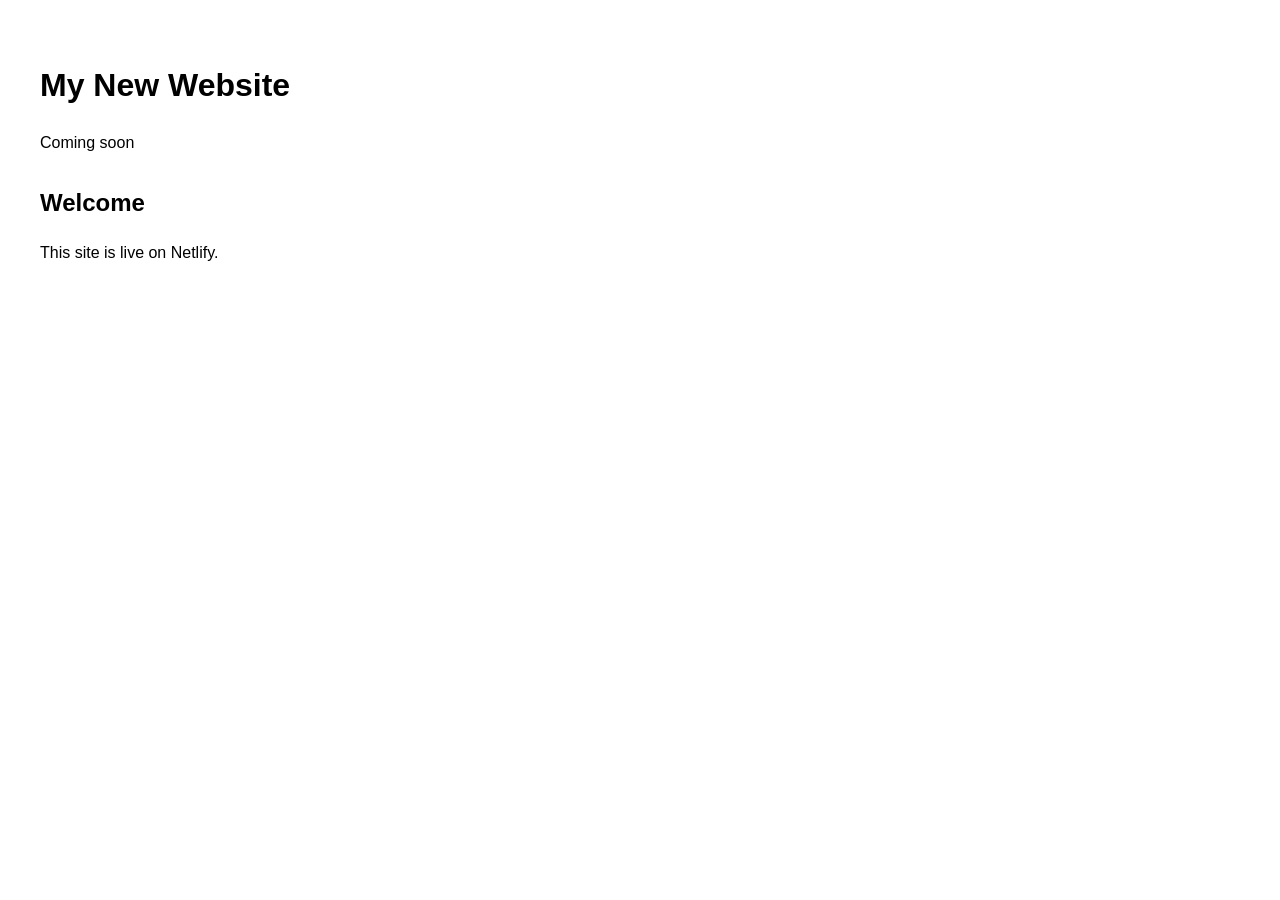
==== index.html @ 45e634bc "Add files via upload" ====
<!DOCTYPE html>
<html lang="en">
<head>
  <meta charset="UTF-8" />
  <meta name="viewport" content="width=device-width, initial-scale=1.0" />
  <title>My Site</title>
  <link rel="stylesheet" href="style.css" />
</head>
<body>
  <header>
    <h1>My New Website</h1>
    <p>Coming soon</p>
  </header>

  <main>
    <section>
      <h2>Welcome</h2>
      <p>This site is live on Netlify.</p>
    </section>
  </main>

  <script src="script.js"></script>
</body>
</html>
---- style.css ----
body {
  font-family: Arial, sans-serif;
  margin: 0;
  padding: 40px;
  line-height: 1.5;
}
header {
  margin-bottom: 30px;
}
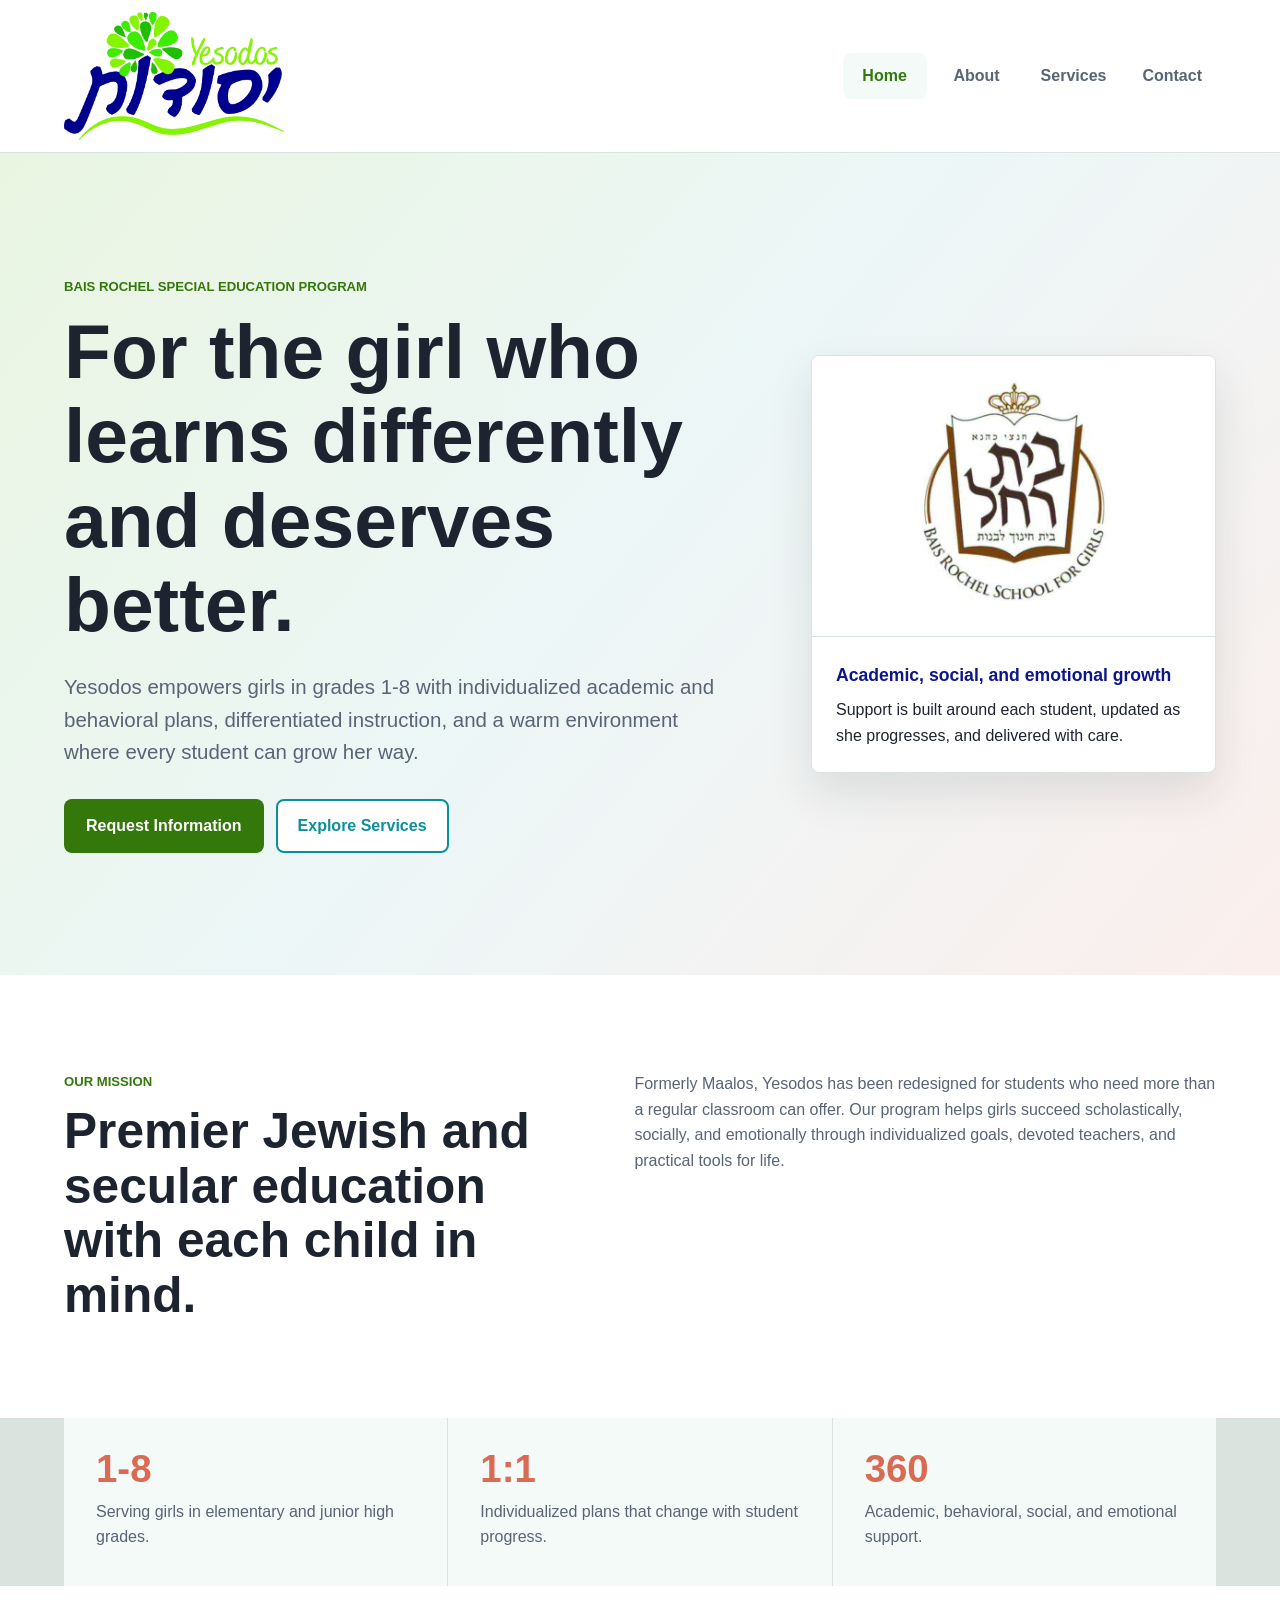
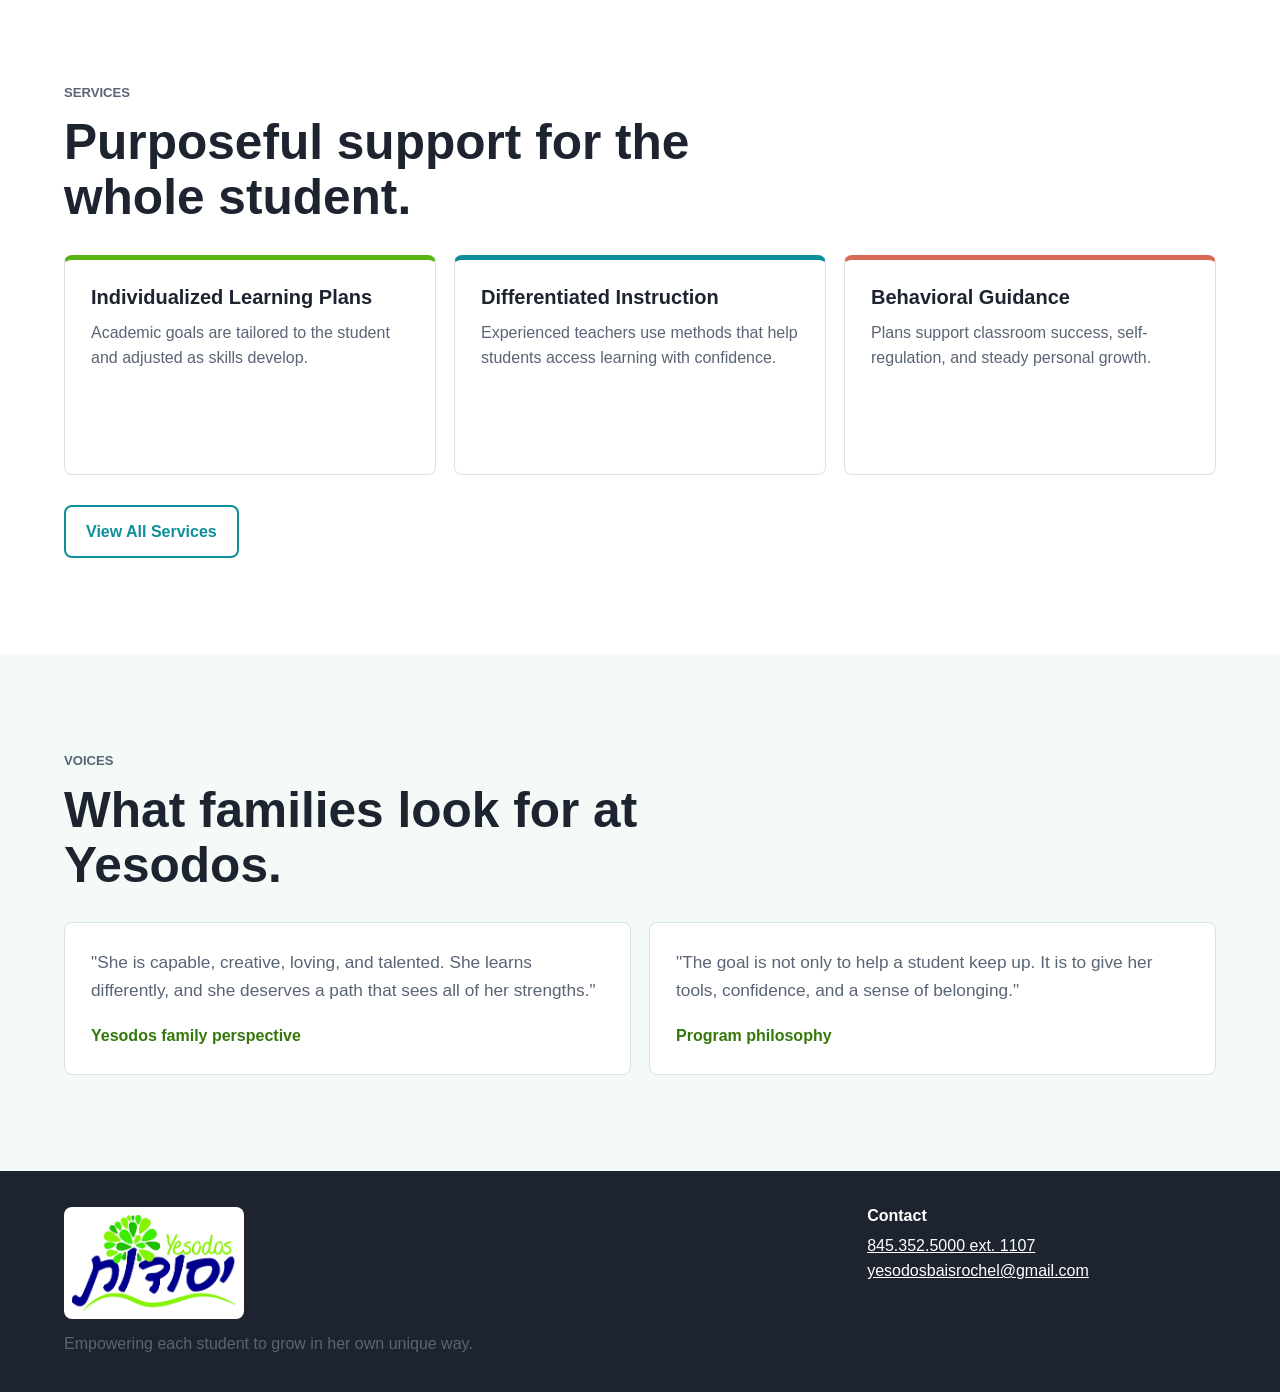
==== commit 9750bb0f: "Build Yesodos static website" ====
--- a/index.html
+++ b/index.html
@@ -1,24 +1,128 @@
-<!DOCTYPE html>
-<html lang="en">
-<head>
-  <meta charset="UTF-8" />
-  <meta name="viewport" content="width=device-width, initial-scale=1.0" />
-  <title>My Site</title>
-  <link rel="stylesheet" href="style.css" />
-</head>
-<body>
-  <header>
-    <h1>My New Website</h1>
-    <p>Coming soon</p>
-  </header>
-
-  <main>
-    <section>
-      <h2>Welcome</h2>
-      <p>This site is live on Netlify.</p>
-    </section>
-  </main>
-
-  <script src="script.js"></script>
-</body>
-</html>+<!DOCTYPE html>
+<html lang="en">
+<head>
+  <meta charset="UTF-8" />
+  <meta name="viewport" content="width=device-width, initial-scale=1.0" />
+  <meta name="description" content="Yesodos provides individualized Jewish and secular education for girls in grades 1-8 who learn differently." />
+  <title>Yesodos | Specialized Education for Girls</title>
+  <link rel="stylesheet" href="style.css" />
+</head>
+<body>
+  <header class="site-header">
+    <a class="brand" href="index.html" aria-label="Yesodos home">
+      <img src="assets/yesodos-logo.jpg" alt="Yesodos" />
+    </a>
+    <button class="nav-toggle" type="button" aria-expanded="false" aria-controls="site-nav">
+      <span></span>
+      <span></span>
+      <span></span>
+      <span class="sr-only">Menu</span>
+    </button>
+    <nav class="site-nav" id="site-nav" aria-label="Main navigation">
+      <a href="index.html" aria-current="page">Home</a>
+      <a href="about.html">About</a>
+      <a href="services.html">Services</a>
+      <a href="contact.html">Contact</a>
+    </nav>
+  </header>
+
+  <main>
+    <section class="hero home-hero">
+      <div class="hero-content">
+        <p class="eyebrow">Bais Rochel Special Education Program</p>
+        <h1>For the girl who learns differently and deserves better.</h1>
+        <p class="hero-text">Yesodos empowers girls in grades 1-8 with individualized academic and behavioral plans, differentiated instruction, and a warm environment where every student can grow her way.</p>
+        <div class="hero-actions">
+          <a class="button primary" href="contact.html">Request Information</a>
+          <a class="button secondary" href="services.html">Explore Services</a>
+        </div>
+      </div>
+      <div class="hero-card" aria-label="Program highlights">
+        <img src="assets/flyer-student.jpg" alt="Bais Rochel School for Girls" />
+        <div>
+          <strong>Academic, social, and emotional growth</strong>
+          <p>Support is built around each student, updated as she progresses, and delivered with care.</p>
+        </div>
+      </div>
+    </section>
+
+    <section class="section split">
+      <div>
+        <p class="eyebrow">Our Mission</p>
+        <h2>Premier Jewish and secular education with each child in mind.</h2>
+      </div>
+      <p>Formerly Maalos, Yesodos has been redesigned for students who need more than a regular classroom can offer. Our program helps girls succeed scholastically, socially, and emotionally through individualized goals, devoted teachers, and practical tools for life.</p>
+    </section>
+
+    <section class="section feature-band">
+      <div class="feature">
+        <span>1-8</span>
+        <p>Serving girls in elementary and junior high grades.</p>
+      </div>
+      <div class="feature">
+        <span>1:1</span>
+        <p>Individualized plans that change with student progress.</p>
+      </div>
+      <div class="feature">
+        <span>360</span>
+        <p>Academic, behavioral, social, and emotional support.</p>
+      </div>
+    </section>
+
+    <section class="section">
+      <div class="section-heading">
+        <p class="eyebrow">Services</p>
+        <h2>Purposeful support for the whole student.</h2>
+      </div>
+      <div class="card-grid">
+        <article class="service-card">
+          <h3>Individualized Learning Plans</h3>
+          <p>Academic goals are tailored to the student and adjusted as skills develop.</p>
+        </article>
+        <article class="service-card">
+          <h3>Differentiated Instruction</h3>
+          <p>Experienced teachers use methods that help students access learning with confidence.</p>
+        </article>
+        <article class="service-card">
+          <h3>Behavioral Guidance</h3>
+          <p>Plans support classroom success, self-regulation, and steady personal growth.</p>
+        </article>
+      </div>
+      <div class="centered-action">
+        <a class="button secondary" href="services.html">View All Services</a>
+      </div>
+    </section>
+
+    <section class="section testimonials">
+      <div class="section-heading">
+        <p class="eyebrow">Voices</p>
+        <h2>What families look for at Yesodos.</h2>
+      </div>
+      <div class="testimonial-grid">
+        <blockquote>
+          <p>"She is capable, creative, loving, and talented. She learns differently, and she deserves a path that sees all of her strengths."</p>
+          <cite>Yesodos family perspective</cite>
+        </blockquote>
+        <blockquote>
+          <p>"The goal is not only to help a student keep up. It is to give her tools, confidence, and a sense of belonging."</p>
+          <cite>Program philosophy</cite>
+        </blockquote>
+      </div>
+    </section>
+  </main>
+
+  <footer class="site-footer">
+    <div>
+      <img src="assets/yesodos-logo.jpg" alt="Yesodos" />
+      <p>Empowering each student to grow in her own unique way.</p>
+    </div>
+    <div>
+      <h2>Contact</h2>
+      <p><a href="tel:18453525000">845.352.5000 ext. 1107</a></p>
+      <p><a href="mailto:yesodosbaisrochel@gmail.com">yesodosbaisrochel@gmail.com</a></p>
+    </div>
+  </footer>
+
+  <script src="script.js"></script>
+</body>
+</html>
--- a/style.css
+++ b/style.css
@@ -1,9 +1,542 @@
-body {
-  font-family: Arial, sans-serif;
-  margin: 0;
-  padding: 40px;
-  line-height: 1.5;
-}
-header {
-  margin-bottom: 30px;
-}+:root {
+  --ink: #1d2430;
+  --muted: #596475;
+  --line: #dbe3df;
+  --paper: #ffffff;
+  --soft: #f4faf7;
+  --leaf: #58b314;
+  --leaf-dark: #34780b;
+  --aqua: #0c8f9b;
+  --coral: #d96b54;
+  --navy: #0d168a;
+  --shadow: 0 20px 45px rgba(29, 36, 48, 0.11);
+}
+
+* {
+  box-sizing: border-box;
+}
+
+html {
+  scroll-behavior: smooth;
+}
+
+body {
+  margin: 0;
+  color: var(--ink);
+  font-family: Arial, Helvetica, sans-serif;
+  line-height: 1.6;
+  background: var(--paper);
+}
+
+img {
+  display: block;
+  max-width: 100%;
+}
+
+a {
+  color: inherit;
+}
+
+.sr-only {
+  position: absolute;
+  width: 1px;
+  height: 1px;
+  padding: 0;
+  margin: -1px;
+  overflow: hidden;
+  clip: rect(0, 0, 0, 0);
+  white-space: nowrap;
+  border: 0;
+}
+
+.site-header {
+  position: sticky;
+  top: 0;
+  z-index: 20;
+  display: flex;
+  align-items: center;
+  justify-content: space-between;
+  gap: 24px;
+  min-height: 78px;
+  padding: 12px clamp(18px, 5vw, 72px);
+  background: rgba(255, 255, 255, 0.94);
+  border-bottom: 1px solid var(--line);
+  backdrop-filter: blur(12px);
+}
+
+.brand {
+  display: inline-flex;
+  align-items: center;
+  width: min(220px, 55vw);
+}
+
+.brand img {
+  width: 100%;
+}
+
+.site-nav {
+  display: flex;
+  align-items: center;
+  gap: 8px;
+}
+
+.site-nav a {
+  min-width: 84px;
+  padding: 10px 14px;
+  text-align: center;
+  color: var(--muted);
+  font-weight: 700;
+  text-decoration: none;
+  border-radius: 8px;
+  transition: background 160ms ease, color 160ms ease;
+}
+
+.site-nav a:hover,
+.site-nav a[aria-current="page"] {
+  color: var(--leaf-dark);
+  background: var(--soft);
+}
+
+.nav-toggle {
+  display: none;
+  width: 44px;
+  height: 44px;
+  padding: 10px;
+  border: 1px solid var(--line);
+  border-radius: 8px;
+  background: var(--paper);
+}
+
+.nav-toggle span:not(.sr-only) {
+  display: block;
+  width: 100%;
+  height: 2px;
+  margin: 5px 0;
+  background: var(--ink);
+}
+
+.hero {
+  display: grid;
+  grid-template-columns: minmax(0, 1.25fr) minmax(280px, 0.75fr);
+  align-items: center;
+  gap: clamp(28px, 6vw, 72px);
+  min-height: calc(100vh - 78px);
+  padding: clamp(54px, 8vw, 104px) clamp(18px, 5vw, 72px);
+  background:
+    linear-gradient(130deg, rgba(88, 179, 20, 0.13), rgba(12, 143, 155, 0.08) 48%, rgba(217, 107, 84, 0.11)),
+    var(--paper);
+}
+
+.page-hero {
+  min-height: 48vh;
+  grid-template-columns: minmax(0, 0.9fr) minmax(260px, 0.55fr);
+}
+
+.hero-content {
+  max-width: 760px;
+}
+
+.eyebrow {
+  margin: 0 0 12px;
+  color: var(--leaf-dark);
+  font-size: 0.82rem;
+  font-weight: 800;
+  letter-spacing: 0;
+  text-transform: uppercase;
+}
+
+h1,
+h2,
+h3 {
+  margin: 0;
+  line-height: 1.1;
+}
+
+h1 {
+  max-width: 780px;
+  font-size: clamp(2.35rem, 6vw, 5.35rem);
+}
+
+h2 {
+  font-size: clamp(1.8rem, 4vw, 3.1rem);
+}
+
+h3 {
+  font-size: 1.25rem;
+}
+
+p {
+  margin: 0;
+}
+
+.hero-text {
+  max-width: 680px;
+  margin-top: 24px;
+  color: var(--muted);
+  font-size: clamp(1.05rem, 2.2vw, 1.28rem);
+}
+
+.hero-actions,
+.centered-action,
+.form-actions {
+  display: flex;
+  flex-wrap: wrap;
+  gap: 12px;
+  margin-top: 30px;
+}
+
+.button {
+  display: inline-flex;
+  align-items: center;
+  justify-content: center;
+  min-height: 48px;
+  padding: 12px 20px;
+  border: 2px solid transparent;
+  border-radius: 8px;
+  font-weight: 800;
+  text-decoration: none;
+  cursor: pointer;
+}
+
+.button.primary {
+  color: white;
+  background: var(--leaf-dark);
+}
+
+.button.secondary {
+  color: var(--aqua);
+  border-color: currentColor;
+  background: white;
+}
+
+.hero-card,
+.image-panel {
+  overflow: hidden;
+  border: 1px solid var(--line);
+  border-radius: 8px;
+  background: white;
+  box-shadow: var(--shadow);
+}
+
+.hero-card img {
+  width: 100%;
+  max-height: 280px;
+  object-fit: contain;
+  padding: 24px;
+  background: white;
+}
+
+.hero-card div {
+  padding: 24px;
+  border-top: 1px solid var(--line);
+}
+
+.hero-card strong {
+  display: block;
+  margin-bottom: 8px;
+  color: var(--navy);
+  font-size: 1.1rem;
+}
+
+.section {
+  padding: clamp(52px, 8vw, 96px) clamp(18px, 5vw, 72px);
+}
+
+.split {
+  display: grid;
+  grid-template-columns: minmax(0, 0.85fr) minmax(0, 1fr);
+  gap: clamp(28px, 6vw, 76px);
+  align-items: start;
+}
+
+.split > p,
+.section-heading p,
+.service-card p,
+.testimonial-grid p,
+.feature p,
+.staff-list p,
+.contact-panel p,
+.site-footer p,
+.form-note {
+  color: var(--muted);
+}
+
+.feature-band {
+  display: grid;
+  grid-template-columns: repeat(3, minmax(0, 1fr));
+  gap: 1px;
+  padding-top: 0;
+  padding-bottom: 0;
+  background: var(--line);
+}
+
+.feature {
+  min-height: 168px;
+  padding: 32px;
+  background: var(--soft);
+}
+
+.feature span {
+  display: block;
+  margin-bottom: 10px;
+  color: var(--coral);
+  font-size: 2.4rem;
+  font-weight: 900;
+  line-height: 1;
+}
+
+.section-heading {
+  max-width: 760px;
+  margin-bottom: 30px;
+}
+
+.card-grid,
+.testimonial-grid,
+.staff-list,
+.contact-grid {
+  display: grid;
+  grid-template-columns: repeat(3, minmax(0, 1fr));
+  gap: 18px;
+}
+
+.service-card,
+blockquote,
+.contact-panel,
+.staff-card {
+  padding: 26px;
+  border: 1px solid var(--line);
+  border-radius: 8px;
+  background: white;
+}
+
+.service-card {
+  min-height: 220px;
+  border-top: 5px solid var(--leaf);
+}
+
+.service-card:nth-child(2n) {
+  border-top-color: var(--aqua);
+}
+
+.service-card:nth-child(3n) {
+  border-top-color: var(--coral);
+}
+
+.service-card p,
+.staff-card p {
+  margin-top: 12px;
+}
+
+.testimonials {
+  background: var(--soft);
+}
+
+.testimonial-grid {
+  grid-template-columns: repeat(2, minmax(0, 1fr));
+}
+
+blockquote {
+  margin: 0;
+}
+
+blockquote p {
+  font-size: 1.08rem;
+}
+
+cite {
+  display: block;
+  margin-top: 18px;
+  color: var(--leaf-dark);
+  font-style: normal;
+  font-weight: 800;
+}
+
+.image-panel img {
+  width: 100%;
+  height: 100%;
+  min-height: 280px;
+  object-fit: contain;
+  padding: 24px;
+  background: white;
+}
+
+.values-list {
+  display: grid;
+  gap: 14px;
+  margin-top: 24px;
+  padding: 0;
+  list-style: none;
+}
+
+.values-list li {
+  padding-left: 18px;
+  border-left: 4px solid var(--leaf);
+}
+
+.staff-list {
+  grid-template-columns: repeat(4, minmax(0, 1fr));
+}
+
+.contact-grid {
+  grid-template-columns: minmax(0, 0.8fr) minmax(0, 1.2fr);
+  align-items: start;
+}
+
+.contact-panel {
+  display: grid;
+  gap: 18px;
+}
+
+.contact-panel a {
+  color: var(--aqua);
+  font-weight: 800;
+}
+
+.contact-form {
+  display: grid;
+  gap: 16px;
+  padding: 28px;
+  border: 1px solid var(--line);
+  border-radius: 8px;
+  background: var(--soft);
+}
+
+label {
+  display: grid;
+  gap: 6px;
+  color: var(--ink);
+  font-weight: 800;
+}
+
+input,
+select,
+textarea {
+  width: 100%;
+  padding: 13px 14px;
+  border: 1px solid #b9c6c0;
+  border-radius: 8px;
+  color: var(--ink);
+  font: inherit;
+  background: white;
+}
+
+textarea {
+  min-height: 140px;
+  resize: vertical;
+}
+
+.form-message {
+  min-height: 24px;
+  color: var(--leaf-dark);
+  font-weight: 800;
+}
+
+.site-footer {
+  display: grid;
+  grid-template-columns: minmax(0, 1fr) minmax(220px, 0.45fr);
+  gap: 28px;
+  padding: 36px clamp(18px, 5vw, 72px);
+  color: white;
+  background: var(--ink);
+}
+
+.site-footer img {
+  width: 180px;
+  margin-bottom: 12px;
+  padding: 8px;
+  border-radius: 8px;
+  background: white;
+}
+
+.site-footer h2 {
+  margin-bottom: 8px;
+  font-size: 1rem;
+}
+
+.site-footer a {
+  color: white;
+}
+
+@media (max-width: 860px) {
+  .site-header {
+    min-height: 70px;
+  }
+
+  .nav-toggle {
+    display: block;
+  }
+
+  .site-nav {
+    position: absolute;
+    top: 100%;
+    right: 18px;
+    left: 18px;
+    display: none;
+    flex-direction: column;
+    align-items: stretch;
+    padding: 12px;
+    border: 1px solid var(--line);
+    border-radius: 8px;
+    background: white;
+    box-shadow: var(--shadow);
+  }
+
+  .site-nav.is-open {
+    display: flex;
+  }
+
+  .site-nav a {
+    min-width: 0;
+    text-align: left;
+  }
+
+  .hero,
+  .page-hero,
+  .split,
+  .contact-grid,
+  .site-footer {
+    grid-template-columns: 1fr;
+  }
+
+  .hero,
+  .page-hero {
+    min-height: auto;
+    padding-top: 46px;
+  }
+
+  .feature-band,
+  .card-grid,
+  .testimonial-grid,
+  .staff-list {
+    grid-template-columns: 1fr;
+  }
+}
+
+@media (max-width: 520px) {
+  .brand {
+    width: min(180px, 56vw);
+  }
+
+  h1 {
+    font-size: 2.28rem;
+  }
+
+  .hero-actions,
+  .centered-action,
+  .form-actions {
+    flex-direction: column;
+  }
+
+  .button {
+    width: 100%;
+  }
+
+  .feature,
+  .service-card,
+  blockquote,
+  .contact-panel,
+  .staff-card,
+  .contact-form {
+    padding: 22px;
+  }
+}
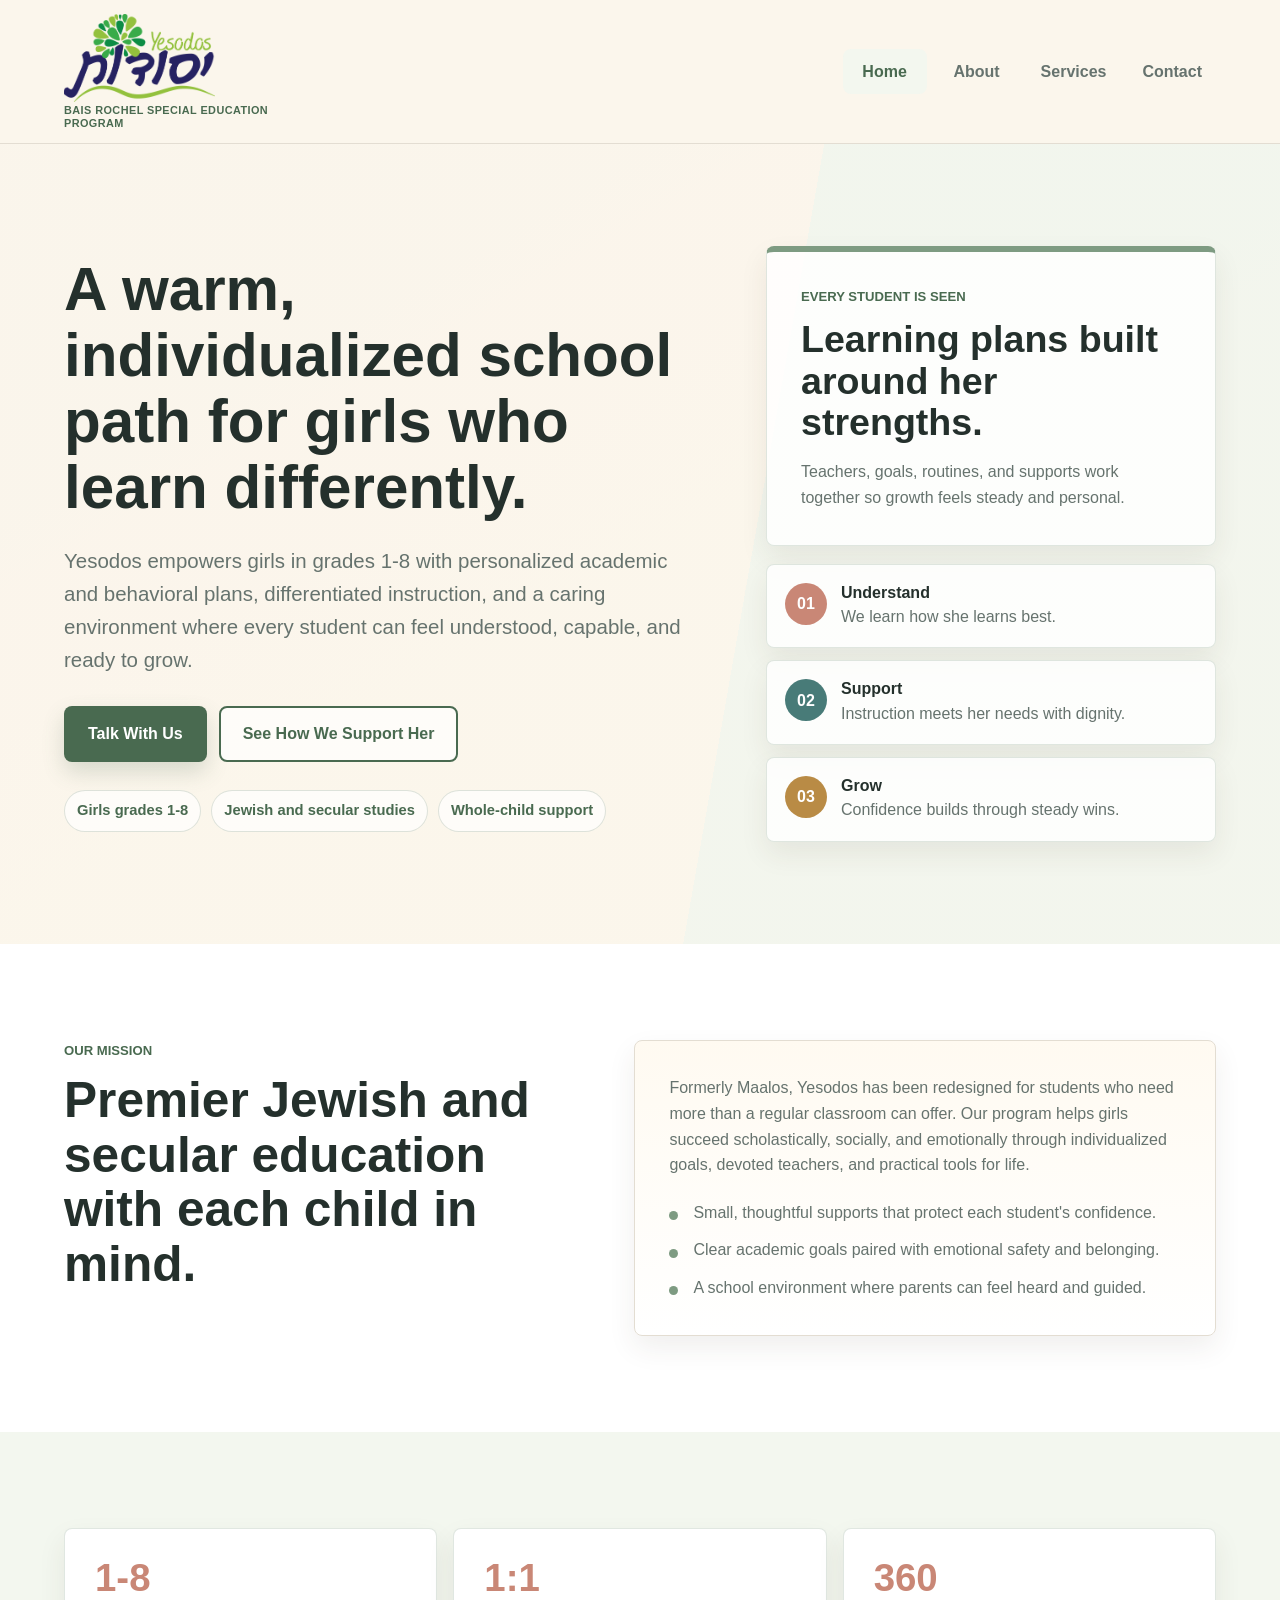
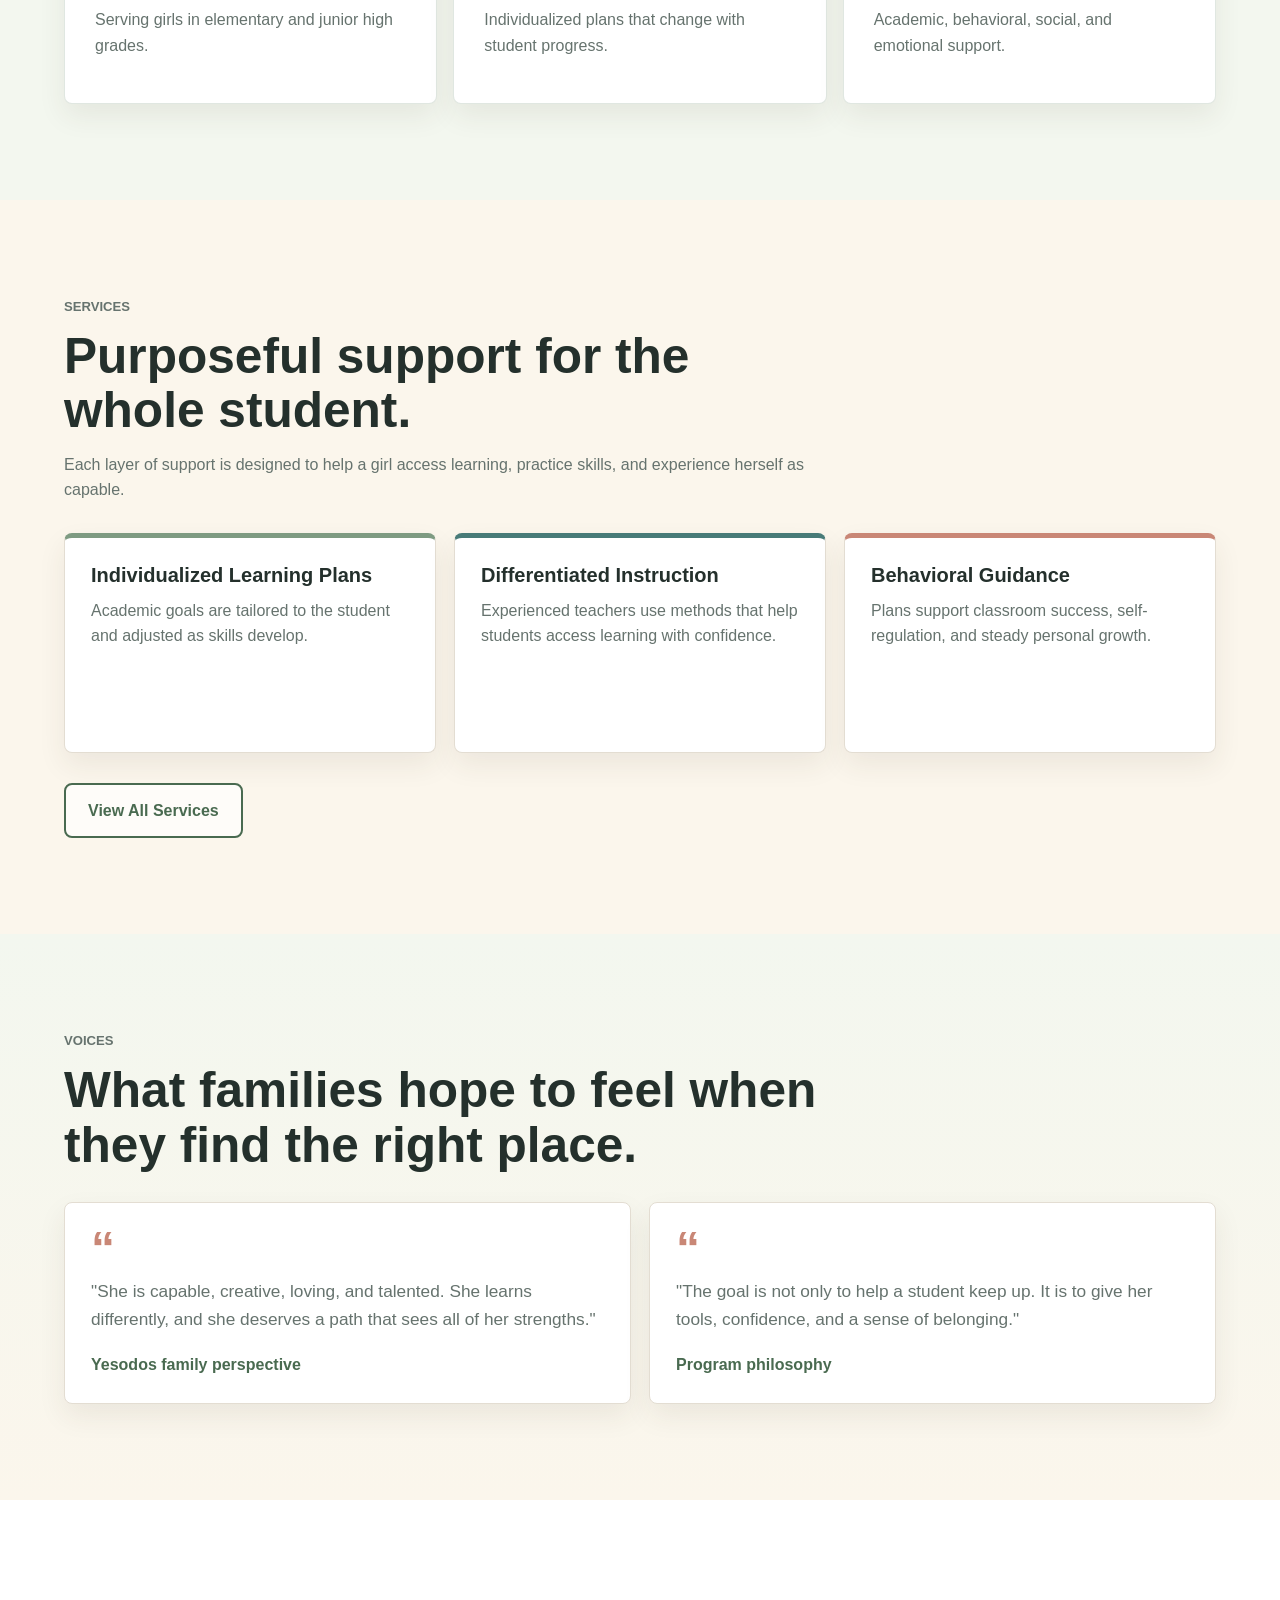
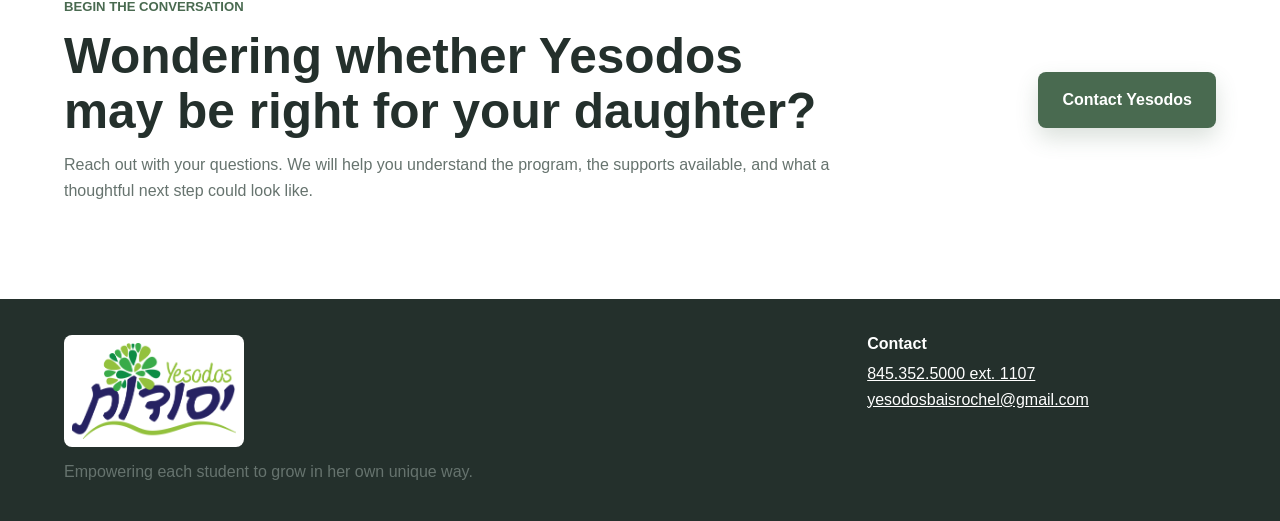
==== commit a8e920cd: "Redesign homepage with warmer parent-focused UI" ====
--- a/index.html
+++ b/index.html
@@ -10,7 +10,8 @@
 <body>
   <header class="site-header">
     <a class="brand" href="index.html" aria-label="Yesodos home">
-      <img src="assets/yesodos-logo.jpg" alt="Yesodos" />
+      <img src="assets/YesodosLogo-final.png" alt="Yesodos" />
+      <span>Bais Rochel Special Education Program</span>
     </a>
     <button class="nav-toggle" type="button" aria-expanded="false" aria-controls="site-nav">
       <span></span>
@@ -29,29 +30,57 @@
   <main>
     <section class="hero home-hero">
       <div class="hero-content">
-        <p class="eyebrow">Bais Rochel Special Education Program</p>
-        <h1>For the girl who learns differently and deserves better.</h1>
-        <p class="hero-text">Yesodos empowers girls in grades 1-8 with individualized academic and behavioral plans, differentiated instruction, and a warm environment where every student can grow her way.</p>
+        <h1>A warm, individualized school path for girls who learn differently.</h1>
+        <p class="hero-text">Yesodos empowers girls in grades 1-8 with personalized academic and behavioral plans, differentiated instruction, and a caring environment where every student can feel understood, capable, and ready to grow.</p>
         <div class="hero-actions">
-          <a class="button primary" href="contact.html">Request Information</a>
-          <a class="button secondary" href="services.html">Explore Services</a>
+          <a class="button primary" href="contact.html">Talk With Us</a>
+          <a class="button secondary" href="services.html">See How We Support Her</a>
+        </div>
+        <div class="hero-trust" aria-label="Program highlights">
+          <span>Girls grades 1-8</span>
+          <span>Jewish and secular studies</span>
+          <span>Whole-child support</span>
         </div>
       </div>
-      <div class="hero-card" aria-label="Program highlights">
-        <img src="assets/flyer-student.jpg" alt="Bais Rochel School for Girls" />
-        <div>
-          <strong>Academic, social, and emotional growth</strong>
-          <p>Support is built around each student, updated as she progresses, and delivered with care.</p>
+      <div class="hero-visual" aria-label="Yesodos support model">
+        <div class="care-card main-care-card">
+          <p class="eyebrow">Every student is seen</p>
+          <h2>Learning plans built around her strengths.</h2>
+          <p>Teachers, goals, routines, and supports work together so growth feels steady and personal.</p>
+        </div>
+        <div class="care-path">
+          <div>
+            <span>01</span>
+            <strong>Understand</strong>
+            <p>We learn how she learns best.</p>
+          </div>
+          <div>
+            <span>02</span>
+            <strong>Support</strong>
+            <p>Instruction meets her needs with dignity.</p>
+          </div>
+          <div>
+            <span>03</span>
+            <strong>Grow</strong>
+            <p>Confidence builds through steady wins.</p>
+          </div>
         </div>
       </div>
     </section>
 
-    <section class="section split">
+    <section class="section split mission-section">
       <div>
         <p class="eyebrow">Our Mission</p>
         <h2>Premier Jewish and secular education with each child in mind.</h2>
       </div>
-      <p>Formerly Maalos, Yesodos has been redesigned for students who need more than a regular classroom can offer. Our program helps girls succeed scholastically, socially, and emotionally through individualized goals, devoted teachers, and practical tools for life.</p>
+      <div class="mission-copy">
+        <p>Formerly Maalos, Yesodos has been redesigned for students who need more than a regular classroom can offer. Our program helps girls succeed scholastically, socially, and emotionally through individualized goals, devoted teachers, and practical tools for life.</p>
+        <ul class="warm-list">
+          <li>Small, thoughtful supports that protect each student's confidence.</li>
+          <li>Clear academic goals paired with emotional safety and belonging.</li>
+          <li>A school environment where parents can feel heard and guided.</li>
+        </ul>
+      </div>
     </section>
 
     <section class="section feature-band">
@@ -69,10 +98,11 @@
       </div>
     </section>
 
-    <section class="section">
+    <section class="section services-preview">
       <div class="section-heading">
         <p class="eyebrow">Services</p>
         <h2>Purposeful support for the whole student.</h2>
+        <p>Each layer of support is designed to help a girl access learning, practice skills, and experience herself as capable.</p>
       </div>
       <div class="card-grid">
         <article class="service-card">
@@ -96,7 +126,7 @@
     <section class="section testimonials">
       <div class="section-heading">
         <p class="eyebrow">Voices</p>
-        <h2>What families look for at Yesodos.</h2>
+        <h2>What families hope to feel when they find the right place.</h2>
       </div>
       <div class="testimonial-grid">
         <blockquote>
@@ -109,11 +139,20 @@
         </blockquote>
       </div>
     </section>
+
+    <section class="section closing-cta">
+      <div>
+        <p class="eyebrow">Begin the Conversation</p>
+        <h2>Wondering whether Yesodos may be right for your daughter?</h2>
+        <p>Reach out with your questions. We will help you understand the program, the supports available, and what a thoughtful next step could look like.</p>
+      </div>
+      <a class="button primary" href="contact.html">Contact Yesodos</a>
+    </section>
   </main>
 
   <footer class="site-footer">
     <div>
-      <img src="assets/yesodos-logo.jpg" alt="Yesodos" />
+      <img src="assets/YesodosLogo-final.png" alt="Yesodos" />
       <p>Empowering each student to grow in her own unique way.</p>
     </div>
     <div>
--- a/style.css
+++ b/style.css
@@ -1,15 +1,19 @@
 :root {
-  --ink: #1d2430;
-  --muted: #596475;
-  --line: #dbe3df;
+  --ink: #24302c;
+  --muted: #66736e;
+  --line: #e3ddd2;
   --paper: #ffffff;
-  --soft: #f4faf7;
-  --leaf: #58b314;
-  --leaf-dark: #34780b;
-  --aqua: #0c8f9b;
-  --coral: #d96b54;
-  --navy: #0d168a;
-  --shadow: 0 20px 45px rgba(29, 36, 48, 0.11);
+  --cream: #fbf6ec;
+  --warm: #f5ecdc;
+  --soft: #f3f7ef;
+  --sage: #7e9b82;
+  --sage-dark: #496a50;
+  --aqua: #487b78;
+  --rose: #c98776;
+  --gold: #b98b45;
+  --navy: #273653;
+  --shadow: 0 18px 42px rgba(67, 55, 39, 0.12);
+  --soft-shadow: 0 12px 28px rgba(67, 55, 39, 0.08);
 }
 
 * {
@@ -25,7 +29,7 @@
   color: var(--ink);
   font-family: Arial, Helvetica, sans-serif;
   line-height: 1.6;
-  background: var(--paper);
+  background: var(--cream);
 }
 
 img {
@@ -57,21 +61,35 @@
   align-items: center;
   justify-content: space-between;
   gap: 24px;
-  min-height: 78px;
-  padding: 12px clamp(18px, 5vw, 72px);
-  background: rgba(255, 255, 255, 0.94);
+  min-height: 108px;
+  padding: 14px clamp(18px, 5vw, 72px);
+  background: rgba(251, 246, 236, 0.94);
   border-bottom: 1px solid var(--line);
   backdrop-filter: blur(12px);
 }
 
 .brand {
-  display: inline-flex;
+  display: grid;
   align-items: center;
-  width: min(220px, 55vw);
+  gap: 2px;
+  width: min(245px, 56vw);
+  text-decoration: none;
 }
 
 .brand img {
   width: 100%;
+  max-height: 88px;
+  object-fit: contain;
+  object-position: left center;
+}
+
+.brand span {
+  color: var(--sage-dark);
+  font-size: 0.68rem;
+  font-weight: 900;
+  letter-spacing: 0.04em;
+  line-height: 1.15;
+  text-transform: uppercase;
 }
 
 .site-nav {
@@ -93,7 +111,7 @@
 
 .site-nav a:hover,
 .site-nav a[aria-current="page"] {
-  color: var(--leaf-dark);
+  color: var(--sage-dark);
   background: var(--soft);
 }
 
@@ -116,6 +134,8 @@
 }
 
 .hero {
+  position: relative;
+  overflow: hidden;
   display: grid;
   grid-template-columns: minmax(0, 1.25fr) minmax(280px, 0.75fr);
   align-items: center;
@@ -123,8 +143,17 @@
   min-height: calc(100vh - 78px);
   padding: clamp(54px, 8vw, 104px) clamp(18px, 5vw, 72px);
   background:
-    linear-gradient(130deg, rgba(88, 179, 20, 0.13), rgba(12, 143, 155, 0.08) 48%, rgba(217, 107, 84, 0.11)),
+    linear-gradient(130deg, rgba(126, 155, 130, 0.16), rgba(72, 123, 120, 0.09) 48%, rgba(201, 135, 118, 0.11)),
     var(--paper);
+}
+
+.home-hero {
+  grid-template-columns: minmax(0, 1.05fr) minmax(320px, 0.75fr);
+  justify-content: center;
+  min-height: clamp(620px, calc(88vh - 78px), 820px);
+  background:
+    linear-gradient(100deg, rgba(251, 246, 236, 0.98) 0 58%, rgba(243, 247, 239, 0.92) 58% 100%),
+    linear-gradient(150deg, rgba(126, 155, 130, 0.22), rgba(201, 135, 118, 0.11));
 }
 
 .page-hero {
@@ -133,12 +162,14 @@
 }
 
 .hero-content {
+  position: relative;
+  z-index: 1;
   max-width: 760px;
 }
 
 .eyebrow {
   margin: 0 0 12px;
-  color: var(--leaf-dark);
+  color: var(--sage-dark);
   font-size: 0.82rem;
   font-weight: 800;
   letter-spacing: 0;
@@ -150,6 +181,7 @@
 h3 {
   margin: 0;
   line-height: 1.1;
+  overflow-wrap: break-word;
 }
 
 h1 {
@@ -157,6 +189,12 @@
   font-size: clamp(2.35rem, 6vw, 5.35rem);
 }
 
+.home-hero h1 {
+  max-width: 760px;
+  font-size: clamp(2.25rem, 4.7vw, 4.6rem);
+  font-weight: 900;
+}
+
 h2 {
   font-size: clamp(1.8rem, 4vw, 3.1rem);
 }
@@ -170,7 +208,7 @@
 }
 
 .hero-text {
-  max-width: 680px;
+  max-width: 700px;
   margin-top: 24px;
   color: var(--muted);
   font-size: clamp(1.05rem, 2.2vw, 1.28rem);
@@ -190,23 +228,117 @@
   align-items: center;
   justify-content: center;
   min-height: 48px;
-  padding: 12px 20px;
+  padding: 13px 22px;
   border: 2px solid transparent;
   border-radius: 8px;
   font-weight: 800;
   text-decoration: none;
   cursor: pointer;
+  transition: transform 160ms ease, box-shadow 160ms ease, background 160ms ease, color 160ms ease;
+}
+
+.button:hover {
+  transform: translateY(-1px);
 }
 
 .button.primary {
   color: white;
-  background: var(--leaf-dark);
+  background: var(--sage-dark);
+  box-shadow: 0 10px 22px rgba(73, 106, 80, 0.2);
 }
 
 .button.secondary {
-  color: var(--aqua);
+  color: var(--sage-dark);
   border-color: currentColor;
-  background: white;
+  background: rgba(255, 255, 255, 0.72);
+}
+
+.hero-trust {
+  display: flex;
+  flex-wrap: wrap;
+  gap: 10px;
+  margin-top: 28px;
+}
+
+.hero-trust span {
+  padding: 8px 12px;
+  border: 1px solid rgba(73, 106, 80, 0.18);
+  border-radius: 999px;
+  color: var(--sage-dark);
+  font-size: 0.92rem;
+  font-weight: 800;
+  background: rgba(255, 255, 255, 0.68);
+}
+
+.hero-visual {
+  position: relative;
+  z-index: 1;
+  display: grid;
+  gap: 18px;
+  align-self: center;
+}
+
+.care-card,
+.care-path div {
+  border: 1px solid rgba(126, 155, 130, 0.24);
+  border-radius: 8px;
+  background: rgba(255, 255, 255, 0.82);
+  box-shadow: var(--soft-shadow);
+}
+
+.main-care-card {
+  padding: clamp(24px, 4vw, 34px);
+  border-top: 6px solid var(--sage);
+}
+
+.main-care-card h2 {
+  font-size: clamp(1.55rem, 3vw, 2.35rem);
+}
+
+.main-care-card p:last-child {
+  margin-top: 16px;
+  color: var(--muted);
+}
+
+.care-path {
+  display: grid;
+  gap: 12px;
+}
+
+.care-path div {
+  display: grid;
+  grid-template-columns: auto 1fr;
+  gap: 2px 14px;
+  padding: 18px;
+}
+
+.care-path span {
+  grid-row: span 2;
+  display: inline-flex;
+  align-items: center;
+  justify-content: center;
+  width: 42px;
+  height: 42px;
+  border-radius: 50%;
+  color: white;
+  font-weight: 900;
+  background: var(--rose);
+}
+
+.care-path div:nth-child(2) span {
+  background: var(--aqua);
+}
+
+.care-path div:nth-child(3) span {
+  background: var(--gold);
+}
+
+.care-path strong {
+  line-height: 1.2;
+}
+
+.care-path p {
+  color: var(--muted);
 }
 
 .hero-card,
@@ -240,6 +372,7 @@
 
 .section {
   padding: clamp(52px, 8vw, 96px) clamp(18px, 5vw, 72px);
+  background: var(--cream);
 }
 
 .split {
@@ -250,6 +383,8 @@
 }
 
 .split > p,
+.mission-copy p,
+.warm-list,
 .section-heading p,
 .service-card p,
 .testimonial-grid p,
@@ -261,25 +396,62 @@
   color: var(--muted);
 }
 
+.mission-section {
+  background: var(--paper);
+}
+
+.mission-copy {
+  padding: clamp(24px, 4vw, 34px);
+  border: 1px solid var(--line);
+  border-radius: 8px;
+  background: linear-gradient(180deg, #fffaf1, #ffffff);
+  box-shadow: var(--soft-shadow);
+}
+
+.warm-list {
+  display: grid;
+  gap: 12px;
+  margin: 22px 0 0;
+  padding: 0;
+  list-style: none;
+}
+
+.warm-list li {
+  position: relative;
+  padding-left: 24px;
+}
+
+.warm-list li::before {
+  content: "";
+  position: absolute;
+  top: 0.72em;
+  left: 0;
+  width: 9px;
+  height: 9px;
+  border-radius: 50%;
+  background: var(--sage);
+}
+
 .feature-band {
   display: grid;
   grid-template-columns: repeat(3, minmax(0, 1fr));
-  gap: 1px;
-  padding-top: 0;
-  padding-bottom: 0;
-  background: var(--line);
+  gap: 16px;
+  background: var(--soft);
 }
 
 .feature {
-  min-height: 168px;
-  padding: 32px;
-  background: var(--soft);
+  min-height: 176px;
+  padding: 30px;
+  border: 1px solid rgba(126, 155, 130, 0.24);
+  border-radius: 8px;
+  background: white;
+  box-shadow: var(--soft-shadow);
 }
 
 .feature span {
   display: block;
   margin-bottom: 10px;
-  color: var(--coral);
+  color: var(--rose);
   font-size: 2.4rem;
   font-weight: 900;
   line-height: 1;
@@ -288,6 +460,10 @@
 .section-heading {
   max-width: 760px;
   margin-bottom: 30px;
+}
+
+.section-heading h2 + p {
+  margin-top: 14px;
 }
 
 .card-grid,
@@ -307,11 +483,12 @@
   border: 1px solid var(--line);
   border-radius: 8px;
   background: white;
+  box-shadow: var(--soft-shadow);
 }
 
 .service-card {
   min-height: 220px;
-  border-top: 5px solid var(--leaf);
+  border-top: 5px solid var(--sage);
 }
 
 .service-card:nth-child(2n) {
@@ -319,7 +496,7 @@
 }
 
 .service-card:nth-child(3n) {
-  border-top-color: var(--coral);
+  border-top-color: var(--rose);
 }
 
 .service-card p,
@@ -328,7 +505,7 @@
 }
 
 .testimonials {
-  background: var(--soft);
+  background: linear-gradient(180deg, var(--soft), var(--cream));
 }
 
 .testimonial-grid {
@@ -337,6 +514,17 @@
 
 blockquote {
   margin: 0;
+  position: relative;
+}
+
+blockquote::before {
+  content: "\201C";
+  display: block;
+  margin-bottom: 8px;
+  color: var(--rose);
+  font-size: 3rem;
+  font-weight: 900;
+  line-height: 0.85;
 }
 
 blockquote p {
@@ -346,9 +534,26 @@
 cite {
   display: block;
   margin-top: 18px;
-  color: var(--leaf-dark);
+  color: var(--sage-dark);
   font-style: normal;
   font-weight: 800;
+}
+
+.closing-cta {
+  display: grid;
+  grid-template-columns: minmax(0, 1fr) auto;
+  gap: 28px;
+  align-items: center;
+  background: var(--paper);
+}
+
+.closing-cta > div {
+  max-width: 790px;
+}
+
+.closing-cta p:last-child {
+  margin-top: 14px;
+  color: var(--muted);
 }
 
 .image-panel img {
@@ -370,7 +575,7 @@
 
 .values-list li {
   padding-left: 18px;
-  border-left: 4px solid var(--leaf);
+  border-left: 4px solid var(--sage);
 }
 
 .staff-list {
@@ -427,7 +632,7 @@
 
 .form-message {
   min-height: 24px;
-  color: var(--leaf-dark);
+  color: var(--sage-dark);
   font-weight: 800;
 }
 
@@ -437,7 +642,7 @@
   gap: 28px;
   padding: 36px clamp(18px, 5vw, 72px);
   color: white;
-  background: var(--ink);
+  background: #24302c;
 }
 
 .site-footer img {
@@ -459,7 +664,7 @@
 
 @media (max-width: 860px) {
   .site-header {
-    min-height: 70px;
+    min-height: 94px;
   }
 
   .nav-toggle {
@@ -491,10 +696,12 @@
   }
 
   .hero,
+  .home-hero,
   .page-hero,
   .split,
   .contact-grid,
-  .site-footer {
+  .site-footer,
+  .closing-cta {
     grid-template-columns: 1fr;
   }
 
@@ -502,6 +709,10 @@
   .page-hero {
     min-height: auto;
     padding-top: 46px;
+  }
+
+  .home-hero {
+    min-height: auto;
   }
 
   .feature-band,
@@ -514,11 +725,24 @@
 
 @media (max-width: 520px) {
   .brand {
-    width: min(180px, 56vw);
+    width: min(210px, 62vw);
+  }
+
+  .brand img {
+    max-height: 74px;
+  }
+
+  .brand span {
+    font-size: 0.58rem;
   }
 
   h1 {
     font-size: 2.28rem;
+  }
+
+  .home-hero h1 {
+    font-size: 1.78rem;
+    line-height: 1.18;
   }
 
   .hero-actions,
@@ -534,9 +758,15 @@
   .feature,
   .service-card,
   blockquote,
+  .main-care-card,
+  .care-path div,
   .contact-panel,
   .staff-card,
   .contact-form {
     padding: 22px;
   }
-}
+
+  .hero-trust span {
+    width: 100%;
+  }
+}
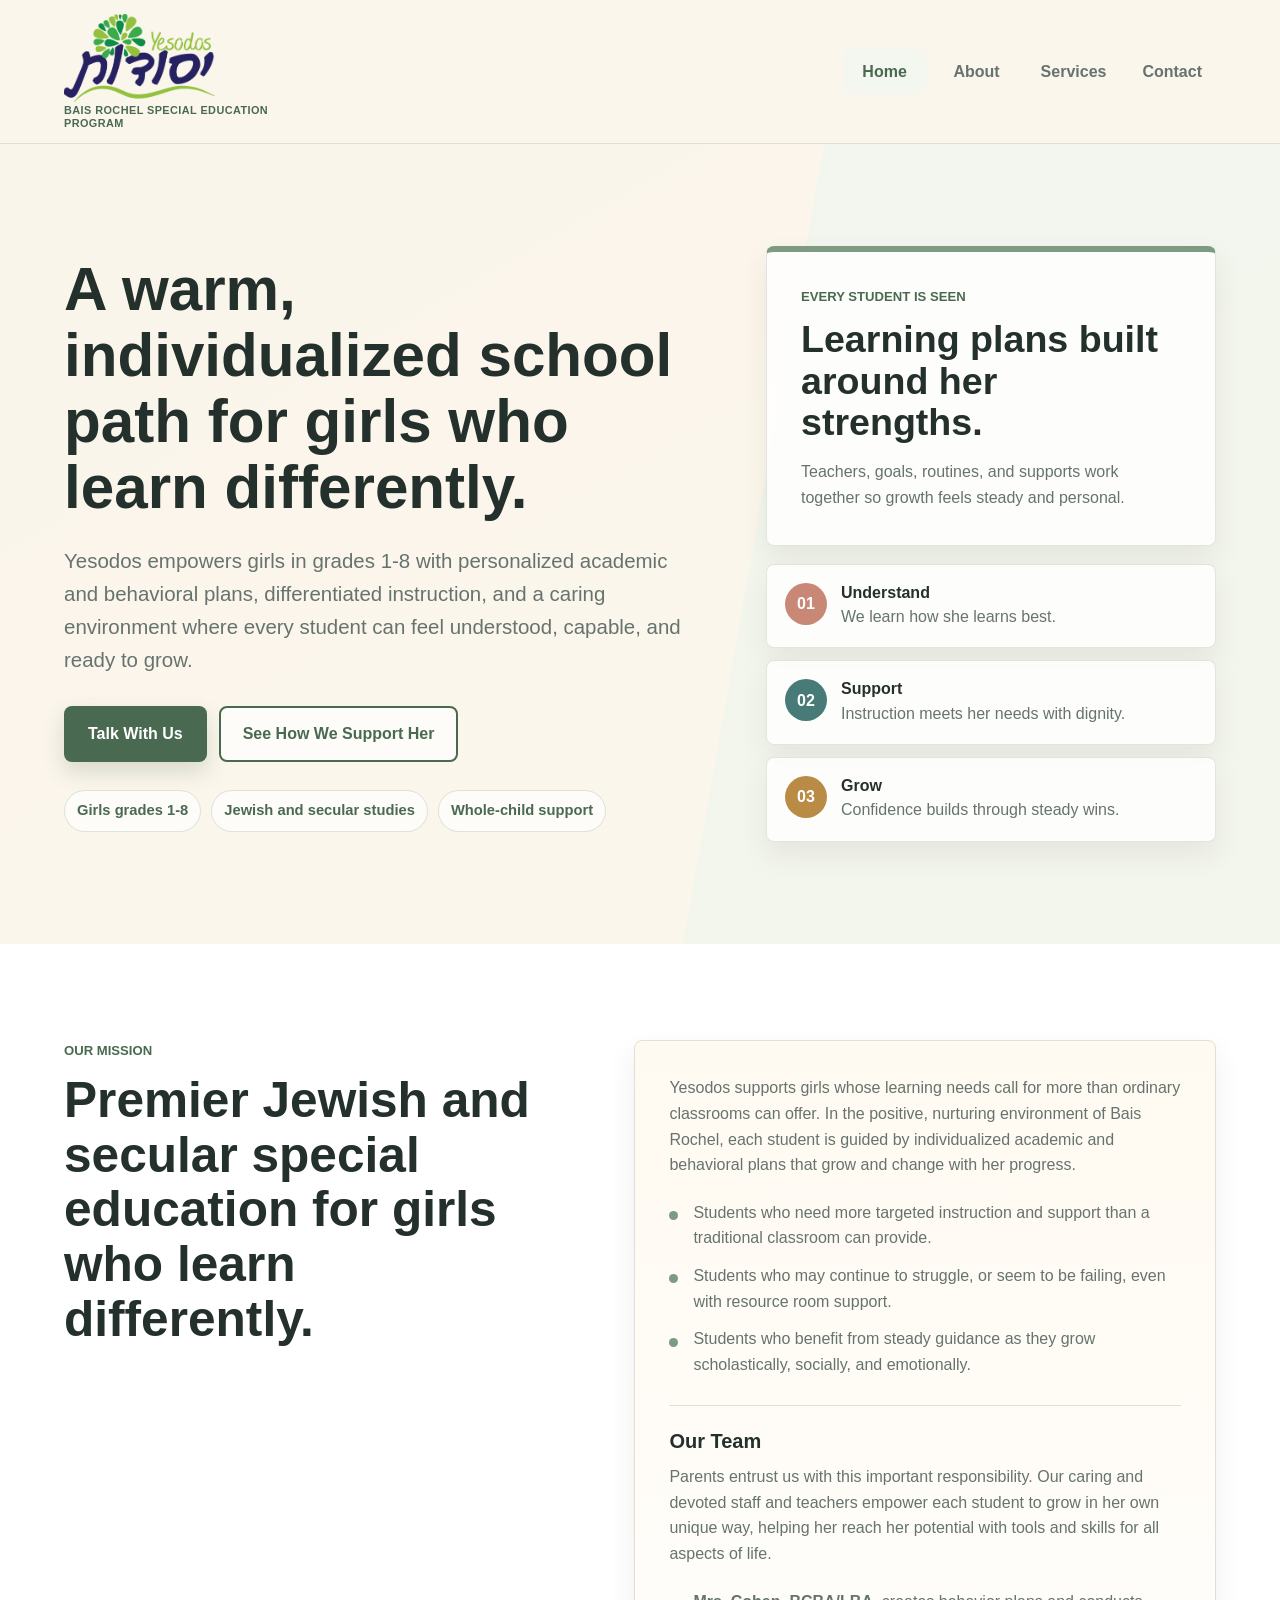
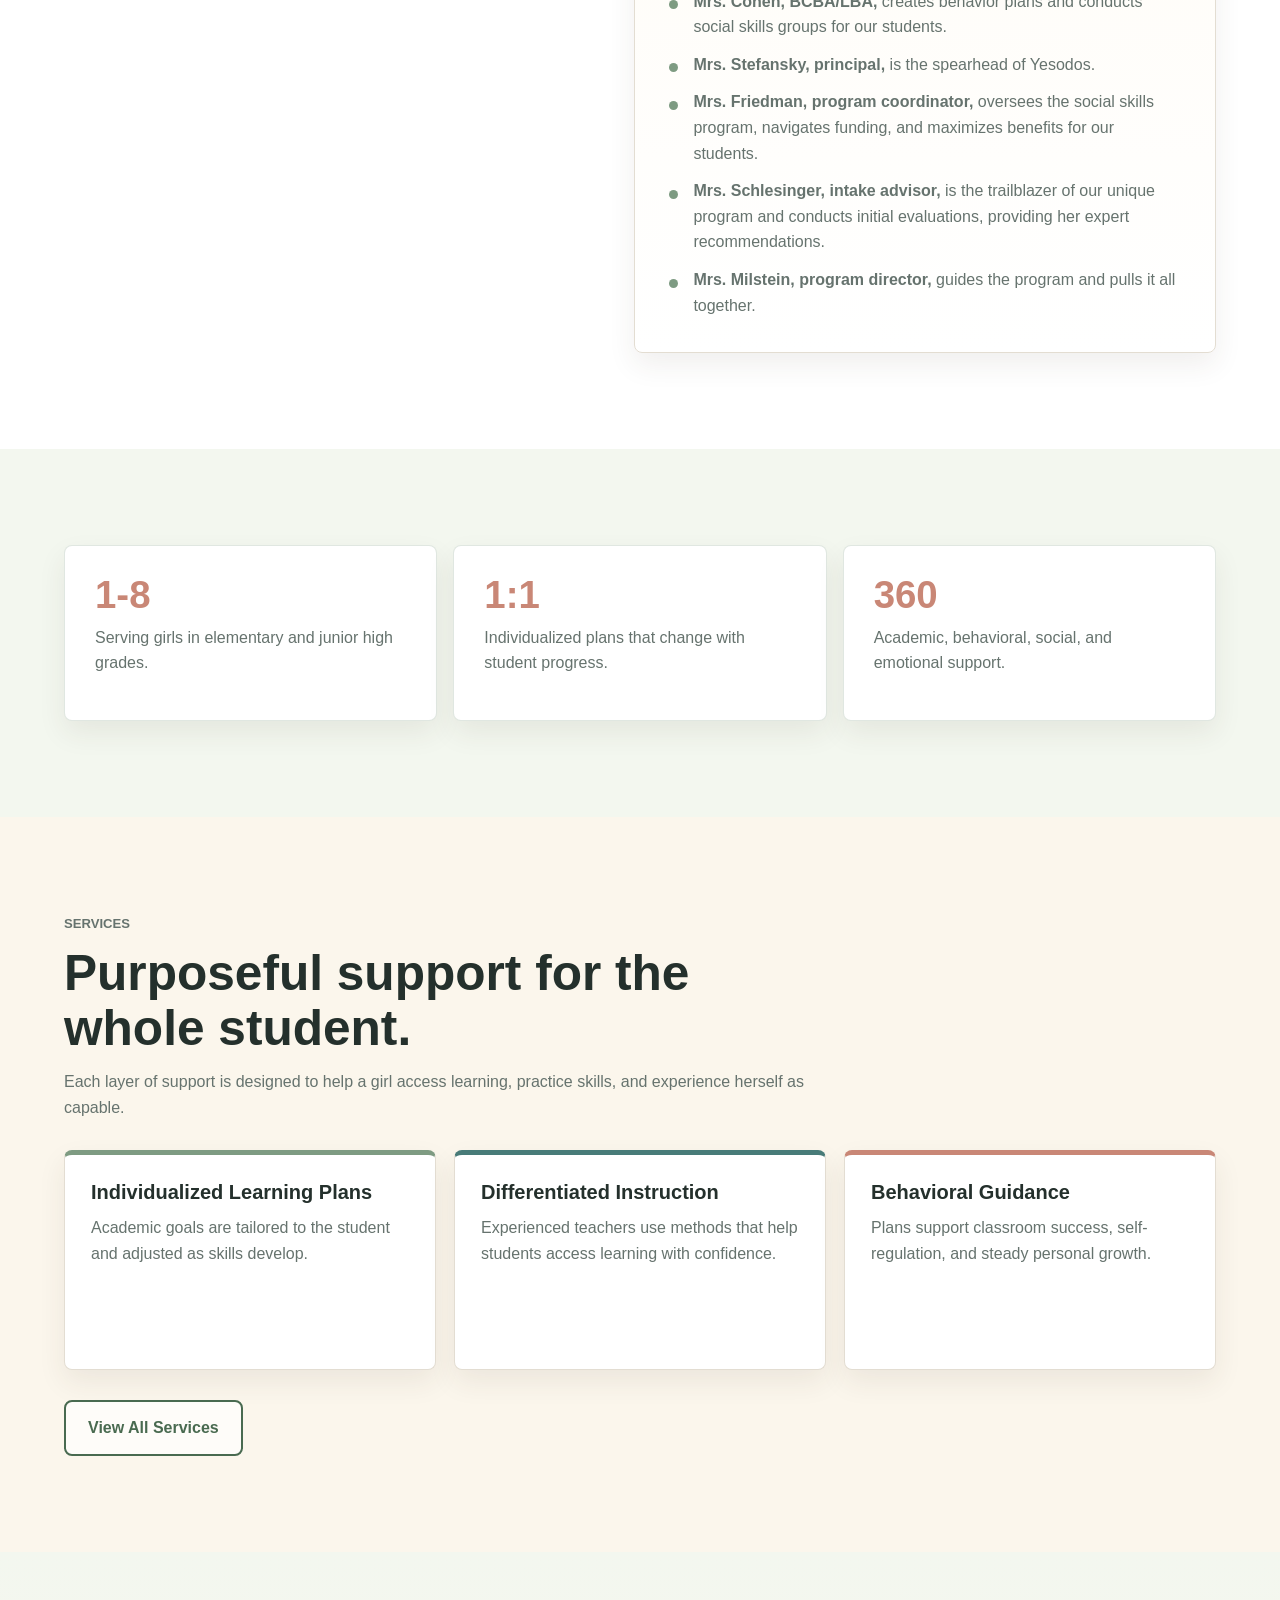
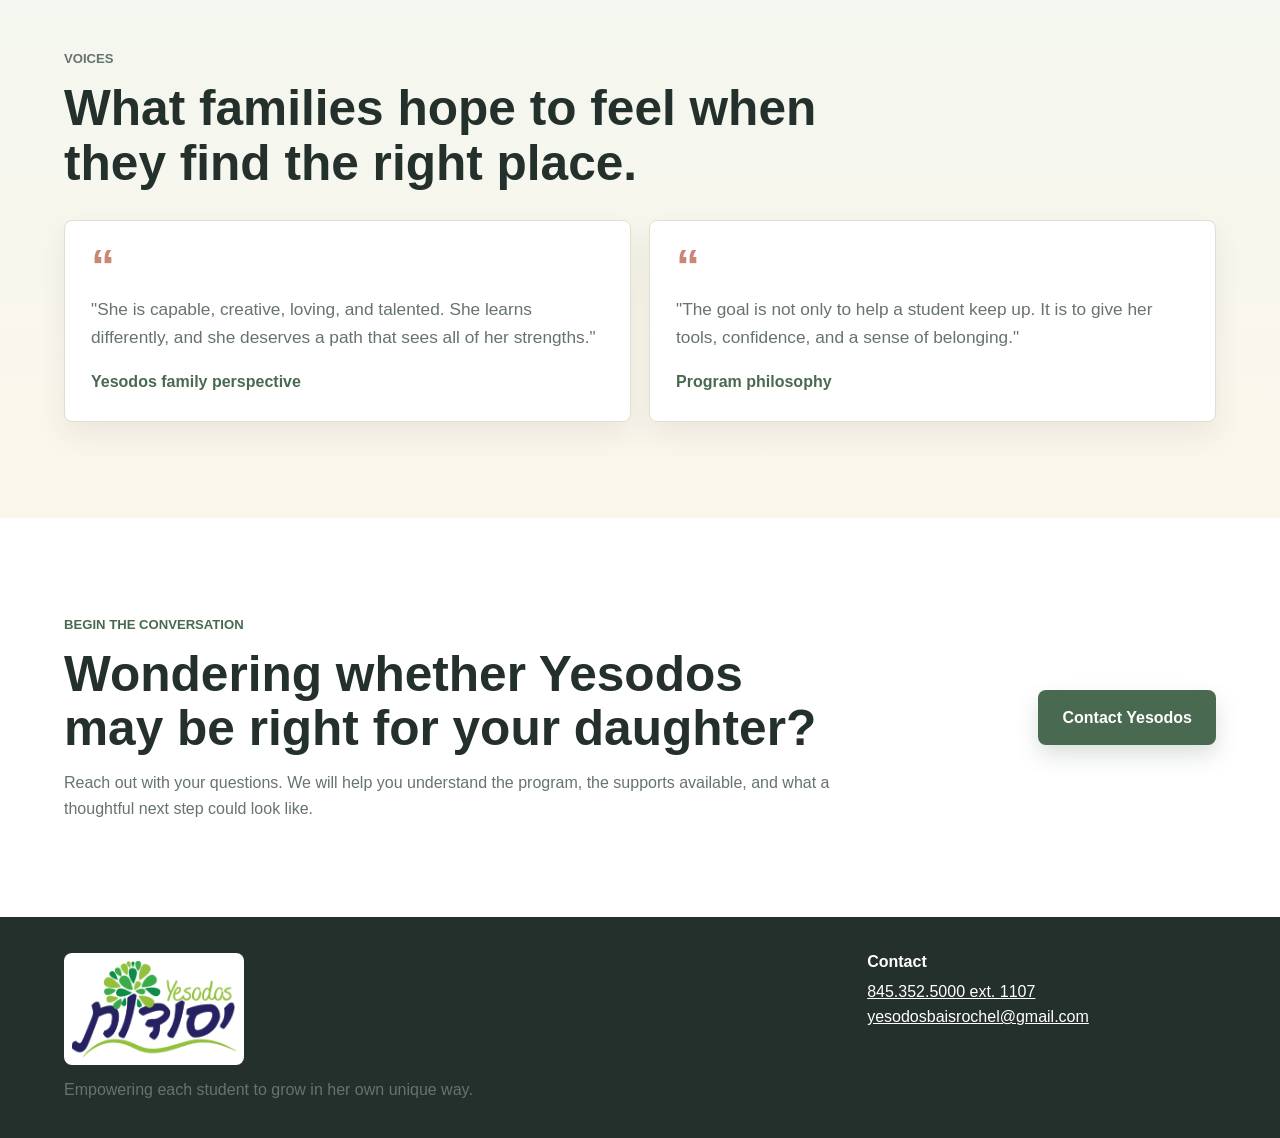
==== commit bacccf07: "Update homepage mission content" ====
--- a/index.html
+++ b/index.html
@@ -3,7 +3,7 @@
 <head>
   <meta charset="UTF-8" />
   <meta name="viewport" content="width=device-width, initial-scale=1.0" />
-  <meta name="description" content="Yesodos provides individualized Jewish and secular education for girls in grades 1-8 who learn differently." />
+  <meta name="description" content="Yesodos provides premier Jewish and secular special education for girls who learn differently in the nurturing environment of Bais Rochel." />
   <title>Yesodos | Specialized Education for Girls</title>
   <link rel="stylesheet" href="style.css" />
 </head>
@@ -71,15 +71,26 @@
     <section class="section split mission-section">
       <div>
         <p class="eyebrow">Our Mission</p>
-        <h2>Premier Jewish and secular education with each child in mind.</h2>
+        <h2>Premier Jewish and secular special education for girls who learn differently.</h2>
       </div>
       <div class="mission-copy">
-        <p>Formerly Maalos, Yesodos has been redesigned for students who need more than a regular classroom can offer. Our program helps girls succeed scholastically, socially, and emotionally through individualized goals, devoted teachers, and practical tools for life.</p>
+        <p>Yesodos supports girls whose learning needs call for more than ordinary classrooms can offer. In the positive, nurturing environment of Bais Rochel, each student is guided by individualized academic and behavioral plans that grow and change with her progress.</p>
         <ul class="warm-list">
-          <li>Small, thoughtful supports that protect each student's confidence.</li>
-          <li>Clear academic goals paired with emotional safety and belonging.</li>
-          <li>A school environment where parents can feel heard and guided.</li>
+          <li>Students who need more targeted instruction and support than a traditional classroom can provide.</li>
+          <li>Students who may continue to struggle, or seem to be failing, even with resource room support.</li>
+          <li>Students who benefit from steady guidance as they grow scholastically, socially, and emotionally.</li>
         </ul>
+        <div class="mission-team">
+          <h3>Our Team</h3>
+          <p>Parents entrust us with this important responsibility. Our caring and devoted staff and teachers empower each student to grow in her own unique way, helping her reach her potential with tools and skills for all aspects of life.</p>
+          <ul class="warm-list">
+            <li><strong>Mrs. Cohen, BCBA/LBA,</strong> creates behavior plans and conducts social skills groups for our students.</li>
+            <li><strong>Mrs. Stefansky, principal,</strong> is the spearhead of Yesodos.</li>
+            <li><strong>Mrs. Friedman, program coordinator,</strong> oversees the social skills program, navigates funding, and maximizes benefits for our students.</li>
+            <li><strong>Mrs. Schlesinger, intake advisor,</strong> is the trailblazer of our unique program and conducts initial evaluations, providing her expert recommendations.</li>
+            <li><strong>Mrs. Milstein, program director,</strong> guides the program and pulls it all together.</li>
+          </ul>
+        </div>
       </div>
     </section>
 
--- a/style.css
+++ b/style.css
@@ -432,6 +432,16 @@
   background: var(--sage);
 }
 
+.mission-team {
+  margin-top: 28px;
+  padding-top: 24px;
+  border-top: 1px solid var(--line);
+}
+
+.mission-team h3 {
+  margin-bottom: 12px;
+}
+
 .feature-band {
   display: grid;
   grid-template-columns: repeat(3, minmax(0, 1fr));
